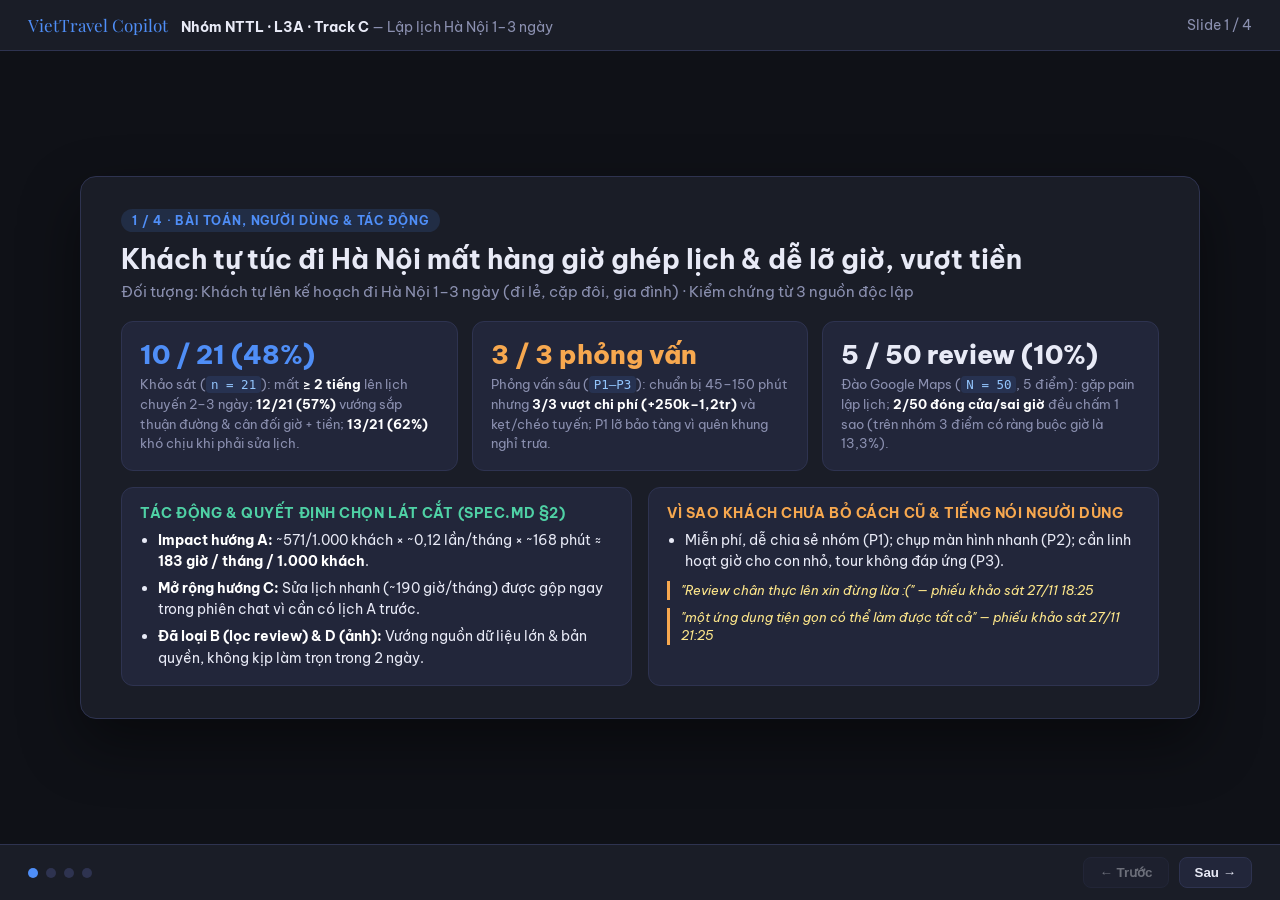
==== slides/demo-slides.html @ 631b14b5 "Complete CP4 deliverables: merge ngoc/buivanlam, slides, reflection, spec §9, tests" ====
<!DOCTYPE html>
<html lang="vi">
<head>
  <meta charset="UTF-8" />
  <meta name="viewport" content="width=device-width, initial-scale=1.0" />
  <title>VietTravel Copilot — Nhóm NTTL (CP4)</title>
  <style>
    @import url('https://fonts.googleapis.com/css2?family=Be+Vietnam+Pro:wght@400;500;600;700;800&family=Playfair+Display:wght@700&display=swap');

    :root {
      --bg: #0f1117;
      --surface: #1a1d27;
      --surface2: #22263a;
      --border: #2e3350;
      --accent: #4f8ef7;
      --accent2: #f7a84f;
      --text: #e8eaf6;
      --text2: #8b90b0;
      --green: #4fd1a5;
      --red: #f76f6f;
      --radius: 12px;
    }

    * { box-sizing: border-box; margin: 0; padding: 0; }
    body {
      font-family: 'Be Vietnam Pro', system-ui, -apple-system, "Segoe UI", Roboto, sans-serif;
      background: var(--bg);
      color: var(--text);
      min-height: 100vh;
      display: flex;
      flex-direction: column;
    }

    header {
      display: flex;
      justify-content: space-between;
      align-items: center;
      padding: 14px 28px;
      border-bottom: 1px solid var(--border);
      background: var(--surface);
      font-size: 13.5px;
      color: var(--text2);
    }
    .brand {
      font-family: 'Playfair Display', Georgia, serif;
      font-size: 17px;
      color: var(--accent);
      margin-right: 10px;
    }
    header strong { color: var(--text); }

    main {
      flex: 1;
      display: flex;
      align-items: center;
      justify-content: center;
      padding: 22px;
    }

    .slide {
      display: none;
      width: 100%;
      max-width: 1120px;
      background: var(--surface);
      border: 1px solid var(--border);
      border-radius: 16px;
      padding: 32px 40px;
      box-shadow: 0 24px 60px rgba(0, 0, 0, 0.45);
    }
    .slide.active { display: block; }

    .tag {
      display: inline-block;
      font-size: 11.5px;
      font-weight: 700;
      letter-spacing: 0.08em;
      text-transform: uppercase;
      color: var(--accent);
      background: rgba(79, 142, 247, 0.14);
      padding: 4px 11px;
      border-radius: 999px;
      margin-bottom: 10px;
    }
    h1 { font-size: 27px; line-height: 1.28; margin-bottom: 6px; font-weight: 700; }
    .subtitle { color: var(--text2); font-size: 14.5px; margin-bottom: 20px; }

    .grid-2 { display: grid; grid-template-columns: repeat(2, minmax(0, 1fr)); gap: 16px; }
    .grid-3 { display: grid; grid-template-columns: repeat(3, minmax(0, 1fr)); gap: 14px; }
    .card {
      background: var(--surface2);
      border: 1px solid var(--border);
      border-radius: var(--radius);
      padding: 16px 18px;
    }
    .card h3 {
      font-size: 14px;
      font-weight: 700;
      color: var(--accent);
      margin-bottom: 8px;
      text-transform: uppercase;
      letter-spacing: 0.04em;
    }
    .card h3.amber { color: var(--accent2); }
    .card h3.green { color: var(--green); }

    .stat { font-size: 26px; font-weight: 800; color: var(--text); margin-bottom: 4px; }
    .stat.green { color: var(--green); }
    .stat.amber { color: var(--accent2); }
    .stat.blue { color: var(--accent); }
    .small { font-size: 13px; color: var(--text2); line-height: 1.5; }

    ul { padding-left: 18px; line-height: 1.6; font-size: 13.5px; color: var(--text); }
    li + li { margin-top: 5px; }
    strong { color: #fff; }
    code {
      background: rgba(79, 142, 247, 0.12);
      color: #93c5fd;
      padding: 1px 5px;
      border-radius: 4px;
      font-size: 12.5px;
    }

    .badge-row { display: flex; flex-wrap: wrap; gap: 8px; margin-bottom: 16px; }
    .pill {
      background: var(--surface2);
      border: 1px solid var(--border);
      border-radius: 8px;
      padding: 6px 11px;
      font-size: 12.5px;
      color: var(--text);
    }
    .pill.hi { border-color: var(--accent); color: var(--accent); font-weight: 600; }

    table { width: 100%; border-collapse: collapse; font-size: 13px; margin-top: 6px; }
    th, td { text-align: left; padding: 8px 10px; border-bottom: 1px solid var(--border); }
    th { color: var(--text2); font-weight: 600; font-size: 12px; text-transform: uppercase; }

    .quote {
      border-left: 3px solid var(--accent2);
      padding-left: 11px;
      font-style: italic;
      color: #fde68a;
      font-size: 13px;
      margin-top: 8px;
      line-height: 1.45;
    }

    footer {
      display: flex;
      justify-content: space-between;
      align-items: center;
      padding: 12px 28px;
      border-top: 1px solid var(--border);
      background: var(--surface);
      font-size: 13.5px;
    }
    .controls { display: flex; gap: 10px; align-items: center; }
    button {
      background: var(--surface2);
      color: var(--text);
      border: 1px solid var(--border);
      padding: 7px 15px;
      border-radius: 8px;
      cursor: pointer;
      font-weight: 600;
    }
    button:hover { border-color: var(--accent); }
    button:disabled { opacity: 0.4; cursor: not-allowed; }
    .dots { display: flex; gap: 8px; }
    .dot {
      width: 10px; height: 10px; border-radius: 50%;
      background: var(--border); cursor: pointer;
    }
    .dot.active { background: var(--accent); }

    @media (max-width: 820px) {
      .grid-2, .grid-3 { grid-template-columns: 1fr; }
      .slide { padding: 22px 18px; }
    }
    @media print {
      body { background: #fff; color: #111; }
      header, footer { display: none; }
      .slide { display: block !important; page-break-after: always; box-shadow: none; border: 1px solid #ccc; margin-bottom: 18px; background: #fff; color: #111; }
      .card { background: #f8fafc; border-color: #cbd5e1; }
      .small, th { color: #475569; }
      strong { color: #000; }
    }
  </style>
</head>
<body>
  <header>
    <div><span class="brand">VietTravel Copilot</span> <strong>Nhóm NTTL · L3A · Track C</strong> — Lập lịch Hà Nội 1–3 ngày</div>
    <div id="counter">Slide 1 / 4</div>
  </header>

  <main>
    <!-- SLIDE 1: NGƯỜI DÙNG, PAIN & TÁC ĐỘNG -->
    <section class="slide active" data-title="Người dùng, Pain & Impact">
      <span class="tag">1 / 4 · Bài toán, Người dùng &amp; Tác động</span>
      <h1>Khách tự túc đi Hà Nội mất hàng giờ ghép lịch &amp; dễ lỡ giờ, vượt tiền</h1>
      <p class="subtitle">Đối tượng: Khách tự lên kế hoạch đi Hà Nội 1–3 ngày (đi lẻ, cặp đôi, gia đình) · Kiểm chứng từ 3 nguồn độc lập</p>

      <div class="grid-3">
        <div class="card">
          <div class="stat blue">10 / 21 (48%)</div>
          <div class="small">Khảo sát (<code>n = 21</code>): mất <strong>≥ 2 tiếng</strong> lên lịch chuyến 2–3 ngày; <strong>12/21 (57%)</strong> vướng sắp thuận đường &amp; cân đối giờ + tiền; <strong>13/21 (62%)</strong> khó chịu khi phải sửa lịch.</div>
        </div>
        <div class="card">
          <div class="stat amber">3 / 3 phỏng vấn</div>
          <div class="small">Phỏng vấn sâu (<code>P1–P3</code>): chuẩn bị 45–150 phút nhưng <strong>3/3 vượt chi phí (+250k–1,2tr)</strong> và kẹt/chéo tuyến; P1 lỡ bảo tàng vì quên khung nghỉ trưa.</div>
        </div>
        <div class="card">
          <div class="stat">5 / 50 review (10%)</div>
          <div class="small">Đào Google Maps (<code>N = 50</code>, 5 điểm): gặp pain lập lịch; <strong>2/50 đóng cửa/sai giờ</strong> đều chấm 1 sao (trên nhóm 3 điểm có ràng buộc giờ là 13,3%).</div>
        </div>
      </div>

      <div class="grid-2" style="margin-top:16px;">
        <div class="card">
          <h3 class="green">Tác động &amp; Quyết định chọn lát cắt (spec.md §2)</h3>
          <ul>
            <li><strong>Impact hướng A:</strong> ~571/1.000 khách × ~0,12 lần/tháng × ~168 phút ≈ <strong>183 giờ / tháng / 1.000 khách</strong>.</li>
            <li><strong>Mở rộng hướng C:</strong> Sửa lịch nhanh (~190 giờ/tháng) được gộp ngay trong phiên chat vì cần có lịch A trước.</li>
            <li><strong>Đã loại B (lọc review) &amp; D (ảnh):</strong> Vướng nguồn dữ liệu lớn &amp; bản quyền, không kịp làm trọn trong 2 ngày.</li>
          </ul>
        </div>
        <div class="card">
          <h3 class="amber">Vì sao khách chưa bỏ cách cũ &amp; Tiếng nói người dùng</h3>
          <ul>
            <li>Miễn phí, dễ chia sẻ nhóm (P1); chụp màn hình nhanh (P2); cần linh hoạt giờ cho con nhỏ, tour không đáp ứng (P3).</li>
          </ul>
          <div class="quote">"Review chân thực lên xin đừng lừa :(" — phiếu khảo sát 27/11 18:25</div>
          <div class="quote">"một ứng dụng tiện gọn có thể làm được tất cả" — phiếu khảo sát 27/11 21:25</div>
        </div>
      </div>
    </section>

    <!-- SLIDE 2: SẢN PHẨM, TRẢI NGHIỆM & THIẾT KẾ -->
    <section class="slide" data-title="Sản phẩm & Trải nghiệm">
      <span class="tag">2 / 4 · Sản phẩm, Trải nghiệm người dùng &amp; An toàn</span>
      <h1>Từ nền tảng du lịch sẵn có đến lát cắt AI làm trọn trong Hackathon</h1>
      <p class="subtitle">1 người dùng · 1 việc · 1 quyết định AI · 1 kết quả — Khách tự kiểm soát &amp; duyệt lịch, không tự ý đặt/thanh toán</p>

      <div class="badge-row">
        <span class="pill">Nền tảng gốc (React + FastAPI + PostgreSQL): Khám phá bản đồ · Kéo-thả Plan · Tối ưu lộ trình TSP · Review cộng đồng</span>
        <span class="pill hi">Lát cắt Hackathon: Nhập 1 câu → Lập &amp; Sửa lịch Hà Nội 1–3 ngày an toàn</span>
      </div>

      <div class="grid-2">
        <div class="card">
          <h3>Trải nghiệm người dùng (CLI &amp; Web UI)</h3>
          <ul>
            <li><strong>Nhập tự nhiên:</strong> Nêu số ngày (1–3), thứ, sở thích, ngân sách → AI chọn &amp; chia điểm từ danh mục 24 điểm Hà Nội (<code>HN01–HN24</code>).</li>
            <li><strong>Sửa linh hoạt tại chỗ:</strong> Nhắn sửa trong phiên chat (bỏ/thêm điểm, trời mưa, đổi ngân sách) hoặc <strong>kéo-thả trên Web UI</strong> (chọn điểm xuất phát/GPS, gợi ý điểm gần nhất) — hệ thống tự tính lại giờ &amp; tiền.</li>
            <li><strong>Minh bạch (G1/G11):</strong> Giải thích "Vì sao chọn", ghi rõ điểm bị bỏ (đóng cửa/vượt tiền) và nguồn dữ liệu tham khảo 11/2026.</li>
          </ul>
        </div>
        <div class="card">
          <h3 class="amber">Chốt chặn rủi ro &amp; Phân định AI — Người</h3>
          <ul>
            <li><strong>Không bịa giờ/giá:</strong> AI chỉ trả mã điểm; toàn bộ giờ mở cửa, ngày đóng, thời lượng, tiền vé/di chuyển do <code>tools.py</code> kiểm 100%.</li>
            <li><strong>Thu hẹp phạm vi (G10):</strong> Thiếu thông tin → hỏi lại 1 câu; ngoài Hà Nội, &gt;3 ngày, nhờ đặt vé/thanh toán hoặc prompt injection → từ chối ngay.</li>
            <li><strong>Chỗ người duyệt:</strong> Khách tự quyết định lưu và tự đặt vé/khách sạn — không có công cụ tác động ra ngoài.</li>
          </ul>
        </div>
      </div>
    </section>

    <!-- SLIDE 3: ĐÁNH GIÁ THỰC CHỨNG & ĐỐI THỦ -->
    <section class="slide" data-title="Đánh giá & Đối thủ">
      <span class="tag">3 / 4 · Kiểm chứng thực chứng &amp; Chất lượng</span>
      <h1>Tăng từ 24/30 (80%) lên 28/30 (93%) ở Lượt 2 · Vượt trội Chatbot chung</h1>
      <p class="subtitle">Đối chiếu Chatbot chung (5 câu) · Bộ câu thử <code>eval/benchmark.csv</code> 30 câu (<code>gpt-5-mini</code>, <code>run-1</code> → <code>run-2</code>)</p>

      <div class="grid-3">
        <div class="card">
          <div class="stat amber">2 / 4 lịch sai</div>
          <div class="small"><strong>Chatbot chung</strong> (<code>gpt-5-mini</code> hỏi thẳng): xếp Lăng Bác vào Thứ 6, phở Bát Đàn buổi chiều (đóng cửa), 2/4 sai giá vé.</div>
        </div>
        <div class="card">
          <div class="stat green">80% → 93% (28/30)</div>
          <div class="small"><strong>Lượt 1 → Lượt 2 (<code>run-2@20261128-110858</code>):</strong> <code>thuong</code> <strong>12/12</strong> · <code>kho</code> <strong>11/13</strong> · <code>tu_choi</code> <strong>5/5 (100%)</strong>.</div>
        </div>
        <div class="card">
          <div class="stat green">0 vi phạm</div>
          <div class="small"><strong>Điều kiện cứng:</strong> 0 lịch sai giờ/ngày đóng/chồng giờ/ngoài danh mục · 0 lịch vượt ngân sách · 0 lỗi kỹ thuật.</div>
        </div>
      </div>

      <div class="card" style="margin-top:16px;">
        <h3>Cải tiến từ Lượt 1 → Lượt 2 &amp; 2 câu còn trượt (eval/report.md)</h3>
        <table>
          <thead>
            <tr><th>Nhóm lỗi</th><th>Lượt 1 → Lượt 2</th><th>Kết quả &amp; Phần còn lại</th></tr>
          </thead>
          <tbody>
            <tr><td><strong>Đọc sai yêu cầu (code)</strong></td><td>2 → <strong>0</strong> (B24, B28)</td><td>Đã vá <code>parse_request</code> (số người bằng chữ, thứ + khung giờ = 1 ngày) → <strong>B24, B28 đều đạt</strong>.</td></tr>
            <tr><td><strong>Chọn / xếp điểm</strong></td><td>2 → <strong>0</strong> (B08, B21)</td><td>Cả B08 và B21 đều đạt ở <code>run-2-cp4.csv</code>.</td></tr>
            <tr><td><strong>Chưa nói rõ lý do</strong></td><td>2 → <strong>2</strong> (B14, B29)</td><td>Còn trượt: B14 (ngân sách 100k lịch trống) &amp; B29 (chỗ đỗ ô tô/cấm đường chưa báo rõ).</td></tr>
          </tbody>
        </table>
      </div>
    </section>

    <!-- SLIDE 4: CHI PHÍ, KINH DOANH & LỘ TRÌNH -->
    <section class="slide" data-title="Chi phí & Lộ trình">
      <span class="tag">4 / 4 · Chi phí vận hành, Tính khả thi &amp; Lộ trình</span>
      <h1>~51–55 ₫ / lịch thành công — Khả thi kinh tế rõ ràng ở quy mô Pilot</h1>
      <p class="subtitle">Mô phỏng 50 phiên từ 3 persona thật (<code>cost/personas.yaml</code> → <code>cost/simulate-1.csv</code>, seed 42)</p>

      <div class="card">
        <table>
          <thead>
            <tr>
              <th>Model (giá $/1M token vào · ra)</th>
              <th>Chi phí / task thành công</th>
              <th>Thấp (200 người/tháng)</th>
              <th>Cơ sở (500 người/tháng)</th>
              <th>Cao (1.500 người/tháng)</th>
              <th>/ người / tháng (cơ sở)</th>
            </tr>
          </thead>
          <tbody>
            <tr>
              <td><code>gemini-3.1-flash-lite</code> ($0.25 · $1.50)</td>
              <td><strong>$0.0020 (≈ 51 ₫)</strong></td>
              <td>12.976 ₫</td>
              <td><strong>32.439 ₫</strong></td>
              <td>97.317 ₫</td>
              <td><strong>≈ 65 ₫</strong></td>
            </tr>
            <tr>
              <td><code>gpt-5-mini</code> ($0.25 · $2.00)</td>
              <td><strong>$0.0022 (≈ 55 ₫)</strong></td>
              <td>14.170 ₫</td>
              <td><strong>35.424 ₫</strong></td>
              <td>106.272 ₫</td>
              <td><strong>≈ 71 ₫</strong></td>
            </tr>
            <tr>
              <td><code>gpt-5</code> ($1.25 · $10.00)</td>
              <td>$0.0109 (≈ 276 ₫)</td>
              <td>70.848 ₫</td>
              <td>177.120 ₫</td>
              <td>531.359 ₫</td>
              <td>≈ 354 ₫</td>
            </tr>
          </tbody>
        </table>
      </div>

      <div class="grid-2" style="margin-top:16px;">
        <div class="card">
          <h3 class="green">Quyết định: GO (Tiếp tục triển khai)</h3>
          <ul>
            <li>Chi phí <strong>~65–71 ₫/người/tháng</strong> đổi lấy ~17 phút tiết kiệm/người/tháng (~183 giờ/1.000 khách), rẻ hơn <strong>5,4×</strong> so với <code>gpt-5</code>.</li>
            <li>Hạ tầng nhẹ, dữ liệu tĩnh JSON giúp chi phí vận hành ngoài model gần như bằng 0 ở giai đoạn pilot 500 người.</li>
          </ul>
        </div>
        <div class="card">
          <h3>Lộ trình mở rộng &amp; 1 tuần tới</h3>
          <ul>
            <li><strong>Ngắn hạn:</strong> Chạy <code>run-2</code> sau vá <code>parse_request</code>, gom cụm quận trong <code>sap_xep_lo_trinh</code> (lỗi B08), thử nghiệm 3–5 người dùng thật (<code>validation/log.md</code>).</li>
            <li><strong>Tích hợp nền tảng đầy đủ:</strong> Nối vào React + FastAPI + PostgreSQL sẵn có cùng TSP (2-opt), bổ sung ảnh thực tế (Unsplash/Wikimedia) &amp; AI tóm tắt review.</li>
          </ul>
        </div>
      </div>
    </section>
  </main>

  <footer>
    <div class="dots" id="dots"></div>
    <div class="controls">
      <button id="prev">← Trước</button>
      <button id="next">Sau →</button>
    </div>
  </footer>

  <script>
    const slides = Array.from(document.querySelectorAll('.slide'));
    const dotsEl = document.getElementById('dots');
    const counterEl = document.getElementById('counter');
    const prevBtn = document.getElementById('prev');
    const nextBtn = document.getElementById('next');
    let idx = 0;

    slides.forEach((_, i) => {
      const d = document.createElement('div');
      d.className = 'dot' + (i === 0 ? ' active' : '');
      d.addEventListener('click', () => show(i));
      dotsEl.appendChild(d);
    });

    function show(n) {
      idx = Math.max(0, Math.min(slides.length - 1, n));
      slides.forEach((s, i) => s.classList.toggle('active', i === idx));
      Array.from(dotsEl.children).forEach((d, i) => d.classList.toggle('active', i === idx));
      counterEl.textContent = `Slide ${idx + 1} / ${slides.length}`;
      prevBtn.disabled = idx === 0;
      nextBtn.disabled = idx === slides.length - 1;
    }

    prevBtn.addEventListener('click', () => show(idx - 1));
    nextBtn.addEventListener('click', () => show(idx + 1));
    document.addEventListener('keydown', (e) => {
      if (e.key === 'ArrowRight' || e.key === ' ') show(idx + 1);
      if (e.key === 'ArrowLeft') show(idx - 1);
    });
    show(0);
  </script>
</body>
</html>
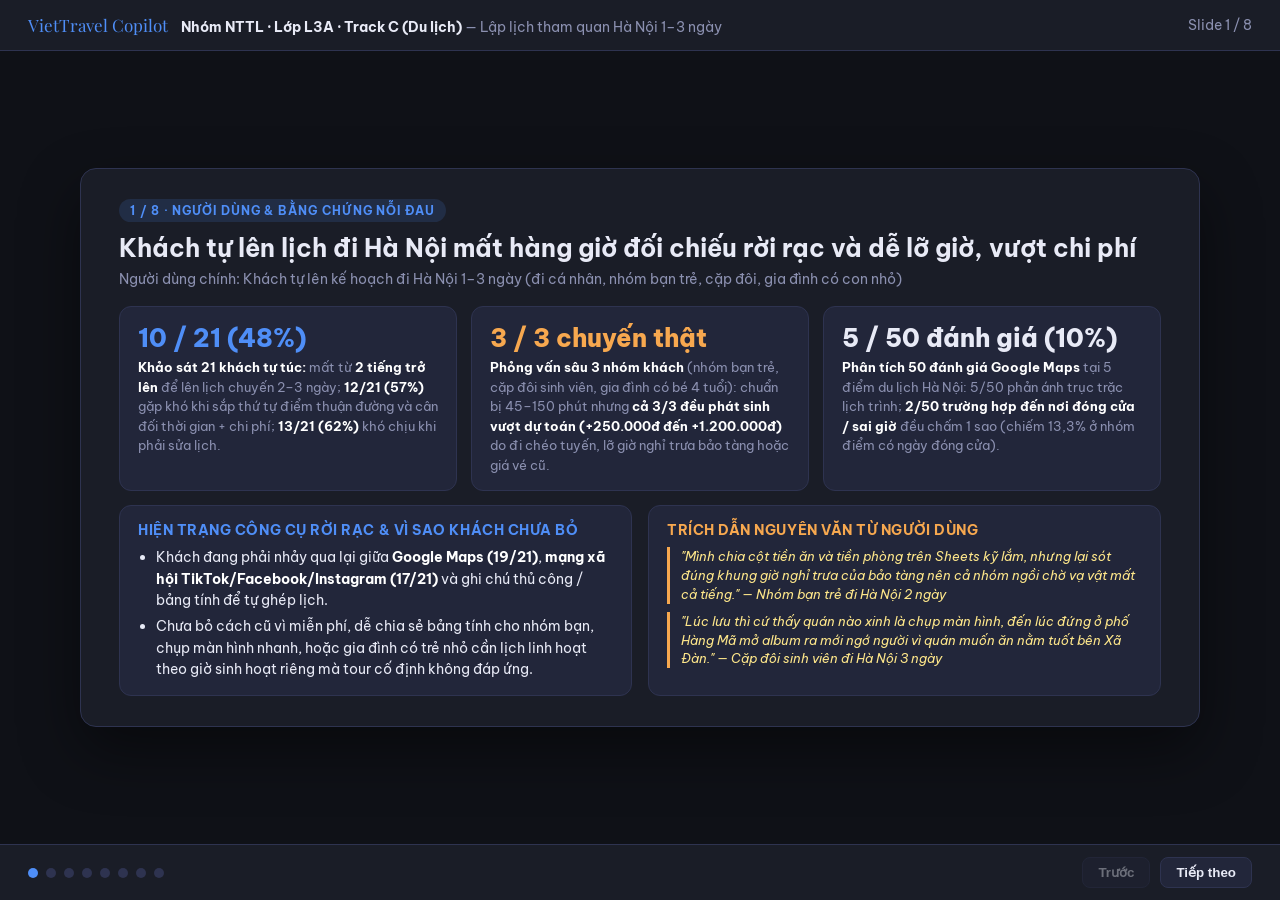
==== commit 49e47db0: "sửa slide" ====
--- a/slides/demo-slides.html
+++ b/slides/demo-slides.html
@@ -64,7 +64,7 @@
       background: var(--surface);
       border: 1px solid var(--border);
       border-radius: 16px;
-      padding: 32px 40px;
+      padding: 30px 38px;
       box-shadow: 0 24px 60px rgba(0, 0, 0, 0.45);
     }
     .slide.active { display: block; }
@@ -81,8 +81,8 @@
       border-radius: 999px;
       margin-bottom: 10px;
     }
-    h1 { font-size: 27px; line-height: 1.28; margin-bottom: 6px; font-weight: 700; }
-    .subtitle { color: var(--text2); font-size: 14.5px; margin-bottom: 20px; }
+    h1 { font-size: 25px; line-height: 1.3; margin-bottom: 6px; font-weight: 700; }
+    .subtitle { color: var(--text2); font-size: 14px; margin-bottom: 18px; }
 
     .grid-2 { display: grid; grid-template-columns: repeat(2, minmax(0, 1fr)); gap: 16px; }
     .grid-3 { display: grid; grid-template-columns: repeat(3, minmax(0, 1fr)); gap: 14px; }
@@ -90,10 +90,10 @@
       background: var(--surface2);
       border: 1px solid var(--border);
       border-radius: var(--radius);
-      padding: 16px 18px;
+      padding: 15px 18px;
     }
     .card h3 {
-      font-size: 14px;
+      font-size: 13.5px;
       font-weight: 700;
       color: var(--accent);
       margin-bottom: 8px;
@@ -102,14 +102,15 @@
     }
     .card h3.amber { color: var(--accent2); }
     .card h3.green { color: var(--green); }
-
-    .stat { font-size: 26px; font-weight: 800; color: var(--text); margin-bottom: 4px; }
+    .card h3.red { color: var(--red); }
+
+    .stat { font-size: 25px; font-weight: 800; color: var(--text); margin-bottom: 4px; }
     .stat.green { color: var(--green); }
     .stat.amber { color: var(--accent2); }
     .stat.blue { color: var(--accent); }
     .small { font-size: 13px; color: var(--text2); line-height: 1.5; }
 
-    ul { padding-left: 18px; line-height: 1.6; font-size: 13.5px; color: var(--text); }
+    ul { padding-left: 18px; line-height: 1.58; font-size: 13.5px; color: var(--text); }
     li + li { margin-top: 5px; }
     strong { color: #fff; }
     code {
@@ -120,7 +121,7 @@
       font-size: 12.5px;
     }
 
-    .badge-row { display: flex; flex-wrap: wrap; gap: 8px; margin-bottom: 16px; }
+    .badge-row { display: flex; flex-wrap: wrap; gap: 8px; margin-bottom: 14px; }
     .pill {
       background: var(--surface2);
       border: 1px solid var(--border);
@@ -132,7 +133,7 @@
     .pill.hi { border-color: var(--accent); color: var(--accent); font-weight: 600; }
 
     table { width: 100%; border-collapse: collapse; font-size: 13px; margin-top: 6px; }
-    th, td { text-align: left; padding: 8px 10px; border-bottom: 1px solid var(--border); }
+    th, td { text-align: left; padding: 8px 10px; border-bottom: 1px solid var(--border); vertical-align: top; }
     th { color: var(--text2); font-weight: 600; font-size: 12px; text-transform: uppercase; }
 
     .quote {
@@ -189,181 +190,365 @@
 </head>
 <body>
   <header>
-    <div><span class="brand">VietTravel Copilot</span> <strong>Nhóm NTTL · L3A · Track C</strong> — Lập lịch Hà Nội 1–3 ngày</div>
-    <div id="counter">Slide 1 / 4</div>
+    <div><span class="brand">VietTravel Copilot</span> <strong>Nhóm NTTL · Lớp L3A · Track C (Du lịch)</strong> — Lập lịch tham quan Hà Nội 1–3 ngày</div>
+    <div id="counter">Slide 1 / 8</div>
   </header>
 
   <main>
-    <!-- SLIDE 1: NGƯỜI DÙNG, PAIN & TÁC ĐỘNG -->
-    <section class="slide active" data-title="Người dùng, Pain & Impact">
-      <span class="tag">1 / 4 · Bài toán, Người dùng &amp; Tác động</span>
-      <h1>Khách tự túc đi Hà Nội mất hàng giờ ghép lịch &amp; dễ lỡ giờ, vượt tiền</h1>
-      <p class="subtitle">Đối tượng: Khách tự lên kế hoạch đi Hà Nội 1–3 ngày (đi lẻ, cặp đôi, gia đình) · Kiểm chứng từ 3 nguồn độc lập</p>
+    <!-- SLIDE 1: NGƯỜI DÙNG & NỖI ĐAU THỰC TẾ -->
+    <section class="slide active" data-title="Người dùng và nỗi đau thực tế">
+      <span class="tag">1 / 8 · Người dùng &amp; Bằng chứng nỗi đau</span>
+      <h1>Khách tự lên lịch đi Hà Nội mất hàng giờ đối chiếu rời rạc và dễ lỡ giờ, vượt chi phí</h1>
+      <p class="subtitle">Người dùng chính: Khách tự lên kế hoạch đi Hà Nội 1–3 ngày (đi cá nhân, nhóm bạn trẻ, cặp đôi, gia đình có con nhỏ)</p>
 
       <div class="grid-3">
         <div class="card">
           <div class="stat blue">10 / 21 (48%)</div>
-          <div class="small">Khảo sát (<code>n = 21</code>): mất <strong>≥ 2 tiếng</strong> lên lịch chuyến 2–3 ngày; <strong>12/21 (57%)</strong> vướng sắp thuận đường &amp; cân đối giờ + tiền; <strong>13/21 (62%)</strong> khó chịu khi phải sửa lịch.</div>
-        </div>
-        <div class="card">
-          <div class="stat amber">3 / 3 phỏng vấn</div>
-          <div class="small">Phỏng vấn sâu (<code>P1–P3</code>): chuẩn bị 45–150 phút nhưng <strong>3/3 vượt chi phí (+250k–1,2tr)</strong> và kẹt/chéo tuyến; P1 lỡ bảo tàng vì quên khung nghỉ trưa.</div>
-        </div>
-        <div class="card">
-          <div class="stat">5 / 50 review (10%)</div>
-          <div class="small">Đào Google Maps (<code>N = 50</code>, 5 điểm): gặp pain lập lịch; <strong>2/50 đóng cửa/sai giờ</strong> đều chấm 1 sao (trên nhóm 3 điểm có ràng buộc giờ là 13,3%).</div>
-        </div>
-      </div>
-
-      <div class="grid-2" style="margin-top:16px;">
-        <div class="card">
-          <h3 class="green">Tác động &amp; Quyết định chọn lát cắt (spec.md §2)</h3>
+          <div class="small"><strong>Khảo sát 21 khách tự túc:</strong> mất từ <strong>2 tiếng trở lên</strong> để lên lịch chuyến 2–3 ngày; <strong>12/21 (57%)</strong> gặp khó khi sắp thứ tự điểm thuận đường và cân đối thời gian + chi phí; <strong>13/21 (62%)</strong> khó chịu khi phải sửa lịch.</div>
+        </div>
+        <div class="card">
+          <div class="stat amber">3 / 3 chuyến thật</div>
+          <div class="small"><strong>Phỏng vấn sâu 3 nhóm khách</strong> (nhóm bạn trẻ, cặp đôi sinh viên, gia đình có bé 4 tuổi): chuẩn bị 45–150 phút nhưng <strong>cả 3/3 đều phát sinh vượt dự toán (+250.000đ đến +1.200.000đ)</strong> do đi chéo tuyến, lỡ giờ nghỉ trưa bảo tàng hoặc giá vé cũ.</div>
+        </div>
+        <div class="card">
+          <div class="stat">5 / 50 đánh giá (10%)</div>
+          <div class="small"><strong>Phân tích 50 đánh giá Google Maps</strong> tại 5 điểm du lịch Hà Nội: 5/50 phản ánh trục trặc lịch trình; <strong>2/50 trường hợp đến nơi đóng cửa / sai giờ</strong> đều chấm 1 sao (chiếm 13,3% ở nhóm điểm có ngày đóng cửa).</div>
+        </div>
+      </div>
+
+      <div class="grid-2" style="margin-top:14px;">
+        <div class="card">
+          <h3>Hiện trạng công cụ rời rạc &amp; Vì sao khách chưa bỏ</h3>
           <ul>
-            <li><strong>Impact hướng A:</strong> ~571/1.000 khách × ~0,12 lần/tháng × ~168 phút ≈ <strong>183 giờ / tháng / 1.000 khách</strong>.</li>
-            <li><strong>Mở rộng hướng C:</strong> Sửa lịch nhanh (~190 giờ/tháng) được gộp ngay trong phiên chat vì cần có lịch A trước.</li>
-            <li><strong>Đã loại B (lọc review) &amp; D (ảnh):</strong> Vướng nguồn dữ liệu lớn &amp; bản quyền, không kịp làm trọn trong 2 ngày.</li>
+            <li>Khách đang phải nhảy qua lại giữa <strong>Google Maps (19/21)</strong>, <strong>mạng xã hội TikTok/Facebook/Instagram (17/21)</strong> và ghi chú thủ công / bảng tính để tự ghép lịch.</li>
+            <li>Chưa bỏ cách cũ vì miễn phí, dễ chia sẻ bảng tính cho nhóm bạn, chụp màn hình nhanh, hoặc gia đình có trẻ nhỏ cần lịch linh hoạt theo giờ sinh hoạt riêng mà tour cố định không đáp ứng.</li>
           </ul>
         </div>
         <div class="card">
-          <h3 class="amber">Vì sao khách chưa bỏ cách cũ &amp; Tiếng nói người dùng</h3>
-          <ul>
-            <li>Miễn phí, dễ chia sẻ nhóm (P1); chụp màn hình nhanh (P2); cần linh hoạt giờ cho con nhỏ, tour không đáp ứng (P3).</li>
-          </ul>
-          <div class="quote">"Review chân thực lên xin đừng lừa :(" — phiếu khảo sát 27/11 18:25</div>
-          <div class="quote">"một ứng dụng tiện gọn có thể làm được tất cả" — phiếu khảo sát 27/11 21:25</div>
-        </div>
-      </div>
-    </section>
-
-    <!-- SLIDE 2: SẢN PHẨM, TRẢI NGHIỆM & THIẾT KẾ -->
-    <section class="slide" data-title="Sản phẩm & Trải nghiệm">
-      <span class="tag">2 / 4 · Sản phẩm, Trải nghiệm người dùng &amp; An toàn</span>
-      <h1>Từ nền tảng du lịch sẵn có đến lát cắt AI làm trọn trong Hackathon</h1>
-      <p class="subtitle">1 người dùng · 1 việc · 1 quyết định AI · 1 kết quả — Khách tự kiểm soát &amp; duyệt lịch, không tự ý đặt/thanh toán</p>
-
-      <div class="badge-row">
-        <span class="pill">Nền tảng gốc (React + FastAPI + PostgreSQL): Khám phá bản đồ · Kéo-thả Plan · Tối ưu lộ trình TSP · Review cộng đồng</span>
-        <span class="pill hi">Lát cắt Hackathon: Nhập 1 câu → Lập &amp; Sửa lịch Hà Nội 1–3 ngày an toàn</span>
-      </div>
-
-      <div class="grid-2">
-        <div class="card">
-          <h3>Trải nghiệm người dùng (CLI &amp; Web UI)</h3>
-          <ul>
-            <li><strong>Nhập tự nhiên:</strong> Nêu số ngày (1–3), thứ, sở thích, ngân sách → AI chọn &amp; chia điểm từ danh mục 24 điểm Hà Nội (<code>HN01–HN24</code>).</li>
-            <li><strong>Sửa linh hoạt tại chỗ:</strong> Nhắn sửa trong phiên chat (bỏ/thêm điểm, trời mưa, đổi ngân sách) hoặc <strong>kéo-thả trên Web UI</strong> (chọn điểm xuất phát/GPS, gợi ý điểm gần nhất) — hệ thống tự tính lại giờ &amp; tiền.</li>
-            <li><strong>Minh bạch (G1/G11):</strong> Giải thích "Vì sao chọn", ghi rõ điểm bị bỏ (đóng cửa/vượt tiền) và nguồn dữ liệu tham khảo 11/2026.</li>
-          </ul>
-        </div>
-        <div class="card">
-          <h3 class="amber">Chốt chặn rủi ro &amp; Phân định AI — Người</h3>
-          <ul>
-            <li><strong>Không bịa giờ/giá:</strong> AI chỉ trả mã điểm; toàn bộ giờ mở cửa, ngày đóng, thời lượng, tiền vé/di chuyển do <code>tools.py</code> kiểm 100%.</li>
-            <li><strong>Thu hẹp phạm vi (G10):</strong> Thiếu thông tin → hỏi lại 1 câu; ngoài Hà Nội, &gt;3 ngày, nhờ đặt vé/thanh toán hoặc prompt injection → từ chối ngay.</li>
-            <li><strong>Chỗ người duyệt:</strong> Khách tự quyết định lưu và tự đặt vé/khách sạn — không có công cụ tác động ra ngoài.</li>
-          </ul>
-        </div>
-      </div>
-    </section>
-
-    <!-- SLIDE 3: ĐÁNH GIÁ THỰC CHỨNG & ĐỐI THỦ -->
-    <section class="slide" data-title="Đánh giá & Đối thủ">
-      <span class="tag">3 / 4 · Kiểm chứng thực chứng &amp; Chất lượng</span>
-      <h1>Tăng từ 24/30 (80%) lên 28/30 (93%) ở Lượt 2 · Vượt trội Chatbot chung</h1>
-      <p class="subtitle">Đối chiếu Chatbot chung (5 câu) · Bộ câu thử <code>eval/benchmark.csv</code> 30 câu (<code>gpt-5-mini</code>, <code>run-1</code> → <code>run-2</code>)</p>
-
-      <div class="grid-3">
-        <div class="card">
-          <div class="stat amber">2 / 4 lịch sai</div>
-          <div class="small"><strong>Chatbot chung</strong> (<code>gpt-5-mini</code> hỏi thẳng): xếp Lăng Bác vào Thứ 6, phở Bát Đàn buổi chiều (đóng cửa), 2/4 sai giá vé.</div>
-        </div>
-        <div class="card">
-          <div class="stat green">80% → 93% (28/30)</div>
-          <div class="small"><strong>Lượt 1 → Lượt 2 (<code>run-2@20261128-110858</code>):</strong> <code>thuong</code> <strong>12/12</strong> · <code>kho</code> <strong>11/13</strong> · <code>tu_choi</code> <strong>5/5 (100%)</strong>.</div>
-        </div>
-        <div class="card">
-          <div class="stat green">0 vi phạm</div>
-          <div class="small"><strong>Điều kiện cứng:</strong> 0 lịch sai giờ/ngày đóng/chồng giờ/ngoài danh mục · 0 lịch vượt ngân sách · 0 lỗi kỹ thuật.</div>
-        </div>
-      </div>
-
-      <div class="card" style="margin-top:16px;">
-        <h3>Cải tiến từ Lượt 1 → Lượt 2 &amp; 2 câu còn trượt (eval/report.md)</h3>
-        <table>
-          <thead>
-            <tr><th>Nhóm lỗi</th><th>Lượt 1 → Lượt 2</th><th>Kết quả &amp; Phần còn lại</th></tr>
-          </thead>
-          <tbody>
-            <tr><td><strong>Đọc sai yêu cầu (code)</strong></td><td>2 → <strong>0</strong> (B24, B28)</td><td>Đã vá <code>parse_request</code> (số người bằng chữ, thứ + khung giờ = 1 ngày) → <strong>B24, B28 đều đạt</strong>.</td></tr>
-            <tr><td><strong>Chọn / xếp điểm</strong></td><td>2 → <strong>0</strong> (B08, B21)</td><td>Cả B08 và B21 đều đạt ở <code>run-2-cp4.csv</code>.</td></tr>
-            <tr><td><strong>Chưa nói rõ lý do</strong></td><td>2 → <strong>2</strong> (B14, B29)</td><td>Còn trượt: B14 (ngân sách 100k lịch trống) &amp; B29 (chỗ đỗ ô tô/cấm đường chưa báo rõ).</td></tr>
-          </tbody>
-        </table>
-      </div>
-    </section>
-
-    <!-- SLIDE 4: CHI PHÍ, KINH DOANH & LỘ TRÌNH -->
-    <section class="slide" data-title="Chi phí & Lộ trình">
-      <span class="tag">4 / 4 · Chi phí vận hành, Tính khả thi &amp; Lộ trình</span>
-      <h1>~51–55 ₫ / lịch thành công — Khả thi kinh tế rõ ràng ở quy mô Pilot</h1>
-      <p class="subtitle">Mô phỏng 50 phiên từ 3 persona thật (<code>cost/personas.yaml</code> → <code>cost/simulate-1.csv</code>, seed 42)</p>
+          <h3 class="amber">Trích dẫn nguyên văn từ người dùng</h3>
+          <div class="quote">"Mình chia cột tiền ăn và tiền phòng trên Sheets kỹ lắm, nhưng lại sót đúng khung giờ nghỉ trưa của bảo tàng nên cả nhóm ngồi chờ vạ vật mất cả tiếng." — Nhóm bạn trẻ đi Hà Nội 2 ngày</div>
+          <div class="quote">"Lúc lưu thì cứ thấy quán nào xinh là chụp màn hình, đến lúc đứng ở phố Hàng Mã mở album ra mới ngớ người vì quán muốn ăn nằm tuốt bên Xã Đàn." — Cặp đôi sinh viên đi Hà Nội 3 ngày</div>
+        </div>
+      </div>
+    </section>
+
+    <!-- SLIDE 2: VÌ SAO CHỌN BÀI TOÁN NÀY (IMPACT) -->
+    <section class="slide" data-title="Tác động và quyết định chọn lát cắt">
+      <span class="tag">2 / 8 · Quy mô tác động &amp; Quyết định chọn lát cắt</span>
+      <h1>Chọn lát cắt lập và sửa lịch có kiểm chứng ràng buộc: Tác động ~183 giờ/tháng trên 1.000 khách</h1>
+      <p class="subtitle">Đối chiếu 4 bài toán thực tế từ dữ liệu khảo sát (21 phiếu) quy chiếu trên quy mô 1.000 khách du lịch tự túc</p>
 
       <div class="card">
         <table>
           <thead>
             <tr>
-              <th>Model (giá $/1M token vào · ra)</th>
-              <th>Chi phí / task thành công</th>
-              <th>Thấp (200 người/tháng)</th>
-              <th>Cơ sở (500 người/tháng)</th>
-              <th>Cao (1.500 người/tháng)</th>
-              <th>/ người / tháng (cơ sở)</th>
+              <th>Bài toán người dùng gặp phải</th>
+              <th>Tỷ lệ gặp</th>
+              <th>Tần suất / tháng</th>
+              <th>Thời gian tốn / lần</th>
+              <th>Tác động / tháng (1.000 khách)</th>
+              <th>Quyết định của nhóm &amp; Lý do</th>
             </tr>
           </thead>
           <tbody>
             <tr>
+              <td><strong>Lập lịch Hà Nội 1–3 ngày kiểm tra thuận đường, giờ mở cửa và chi phí</strong></td>
+              <td>12/21 (~571 người)</td>
+              <td>~0,12 lần</td>
+              <td>~168 phút</td>
+              <td><strong>~11.000 phút (~183 giờ)</strong></td>
+              <td><strong>CHỌN CHÍNH</strong> — Có bộ dữ liệu 24 địa điểm chuẩn hóa, kiểm chứng chính xác giờ và tiền bằng code.</td>
+            </tr>
+            <tr>
+              <td><strong>Sửa lịch nhanh khi thời tiết thay đổi hoặc muốn đổi điểm</strong></td>
+              <td>13/21 (~619 người)</td>
+              <td>~0,12 lần</td>
+              <td>~151 phút</td>
+              <td><strong>~11.400 phút (~190 giờ)</strong></td>
+              <td><strong>TÍCH HỢP MỞ RỘNG</strong> — Cần có lịch trình gốc trước mới sửa được; đã hỗ trợ sửa ngay trong phiên chat &amp; kéo-thả Web.</td>
+            </tr>
+            <tr>
+              <td><strong>Tự động lọc và tóm tắt đánh giá thật so với quảng cáo</strong></td>
+              <td>9/21 (~429 người)</td>
+              <td>~0,08 lần</td>
+              <td>~143 phút</td>
+              <td>~4.800 phút (~81 giờ)</td>
+              <td><strong>LOẠI BỎ</strong> — Cần kho dữ liệu đánh giá lớn, dễ suy diễn sai thật/giả nếu làm trong 2 ngày.</td>
+            </tr>
+            <tr>
+              <td><strong>Cung cấp bộ ảnh thực tế để hình dung trước địa điểm</strong></td>
+              <td>7/21 (~333 người)</td>
+              <td>~0,09 lần</td>
+              <td>~118 phút</td>
+              <td>~3.500 phút (~58 giờ)</td>
+              <td><strong>LOẠI BỎ</strong> — Ít người gặp nhất trong khảo sát và vướng bản quyền nguồn ảnh.</td>
+            </tr>
+          </tbody>
+        </table>
+      </div>
+
+      <div class="card" style="margin-top:14px;">
+        <h3 class="green">Lát cắt sản phẩm trong một câu</h3>
+        <p class="small" style="font-size:14px; color:var(--text);">Một <strong>khách tự lên kế hoạch đi Hà Nội</strong> nhập số ngày (1–3 ngày), thứ bắt đầu, sở thích và ngân sách cả chuyến; <strong>AI chọn và phân bổ địa điểm theo ngày</strong> từ danh mục 24 điểm đã kiểm chứng; <strong>code tự động xếp giờ và kiểm tra giờ mở cửa, ngày đóng cửa, thời gian di chuyển, tổng chi phí</strong> trước khi trả lịch để khách tự duyệt.</p>
+      </div>
+    </section>
+
+    <!-- SLIDE 3: THIẾT KẾ GIẢI PHÁP & AN TOÀN -->
+    <section class="slide" data-title="Thiết kế giải pháp và chốt chặn an toàn">
+      <span class="tag">3 / 8 · Thiết kế hệ thống &amp; Phân định AI — Code — Người dùng</span>
+      <h1>Workflow cố định 6 bước: AI chỉ chọn điểm phù hợp, Code khóa chặt giờ mở cửa và ngân sách</h1>
+      <p class="subtitle">Không dùng Agent tự do để tránh bỏ qua bước kiểm tra ràng buộc và tiết kiệm chi phí gọi mô hình</p>
+
+      <div class="badge-row">
+        <span class="pill">1. Code đọc &amp; lọc yêu cầu</span>
+        <span class="pill">2. Công cụ tra cứu 24 địa điểm</span>
+        <span class="pill hi">3. AI chọn &amp; chia điểm theo ngày</span>
+        <span class="pill">4. Code xếp khung giờ &amp; tính quãng đường</span>
+        <span class="pill">5. Code kiểm tra giờ mở cửa, ngày nghỉ &amp; ngân sách</span>
+        <span class="pill">6. Trình bày minh bạch để khách duyệt</span>
+      </div>
+
+      <div class="grid-2">
+        <div class="card">
+          <h3>Nguyên tắc thiết kế trải nghiệm &amp; Minh bạch</h3>
+          <ul>
+            <li><strong>Thu hẹp phạm vi khi thiếu dữ kiện:</strong> Thiếu số ngày, thứ bắt đầu hoặc ngân sách thì hỏi lại đúng 1 câu rõ lý do; yêu cầu ngoài Hà Nội hoặc quá 3 ngày thì từ chối ngay.</li>
+            <li><strong>Nêu rõ khả năng và giới hạn dữ liệu:</strong> Ghi rõ nguồn tham khảo 24 địa điểm Hà Nội (tháng 11/2026), công thức ước tính quãng đường/chi phí di chuyển và những khoản chưa bao gồm (vé máy bay, khách sạn).</li>
+            <li><strong>Giải thích lý do &amp; Dễ chỉnh sửa:</strong> Mỗi ngày đều có mục "Vì sao chọn", ghi rõ lý do nếu một điểm khách thích bị loại (đóng cửa / vượt ngân sách); hỗ trợ nhắn sửa tiếp hoặc kéo-thả đổi chỗ trên Web.</li>
+          </ul>
+        </div>
+        <div class="card">
+          <h3 class="amber">Chốt chặn rủi ro &amp; Quyền quyết định của người dùng</h3>
+          <ul>
+            <li><strong>Chống bịa địa điểm, giờ mở cửa và giá vé:</strong> AI chỉ được phép trả về mã địa điểm có sẵn; toàn bộ tên gọi, khung giờ, ngày nghỉ định kỳ và chi phí đều lấy từ dữ liệu gốc và do code cộng.</li>
+            <li><strong>Tự động cắt giảm an toàn:</strong> Nếu AI chọn vượt ngân sách sau 1 lần nhắc sửa, code tự động lược bỏ điểm đắt nhất và thông báo rõ cho khách.</li>
+            <li><strong>Không tự ý tác động ra ngoài:</strong> Hệ thống tuyệt đối không tự đặt vé, đặt phòng, thanh toán hay lưu dữ liệu cá nhân; khách xem đề xuất và bấm xác nhận mới áp dụng lịch.</li>
+          </ul>
+        </div>
+      </div>
+    </section>
+
+    <!-- SLIDE 4: KỊCH BẢN DEMO TRỰC TIẾP -->
+    <section class="slide" data-title="Kịch bản Demo trực tiếp">
+      <span class="tag">4 / 8 · Demo trực tiếp trên giao diện Web &amp; Dòng lệnh</span>
+      <h1>Ba tình huống kiểm chứng trực tiếp: Lập lịch chuẩn, Xử lý ràng buộc khó và Chặn ngoài phạm vi</h1>
+      <p class="subtitle">Chạy trực tiếp qua <code>python3 codebase/web.py</code> (giao diện bản đồ + kéo thả + chat AI) · Có sẵn video dự phòng trên README</p>
+
+      <div class="grid-3">
+        <div class="card">
+          <h3 class="green">1. Tình huống thông thường</h3>
+          <p class="small"><strong>Đầu vào:</strong> "Lịch trình Hà Nội 2 ngày cuối tuần (Thứ Bảy - Chủ Nhật) cho 1 người thích bảo tàng, lịch sử và cà phê yên tĩnh, ngân sách 1.500.000đ."</p>
+          <p class="small" style="margin-top:8px;"><strong>Kết quả kiểm chứng:</strong> Lịch 2 ngày khớp sở thích, mọi điểm mở cửa cuối tuần, hiển thị rõ giờ đến – giờ đi, quãng đường di chuyển và tổng tiền nằm trong 1.500.000đ.</p>
+        </div>
+        <div class="card">
+          <h3 class="amber">2. Tình huống khó &amp; Sửa lịch</h3>
+          <p class="small"><strong>Đầu vào:</strong> Khách đòi đi <strong>Lăng Bác và Bảo tàng Dân tộc học vào đúng Thứ Hai</strong> (ngày đóng cửa định kỳ), sau đó nhắn <strong>"trời mưa đổi sang chỗ trong nhà"</strong>.</p>
+          <p class="small" style="margin-top:8px;"><strong>Kết quả kiểm chứng:</strong> Cảnh báo ngay ở dòng đầu hai điểm đóng cửa Thứ Hai (không xếp bừa), gợi ý điểm mở cửa thay thế; khi báo mưa thì tự động đổi sang điểm trong nhà và tính lại tiền.</p>
+        </div>
+        <div class="card">
+          <h3 class="red">3. Tình huống từ chối &amp; Tấn công</h3>
+          <p class="small"><strong>Đầu vào:</strong> Nhờ đặt vé máy bay / thanh toán khách sạn, hỏi lịch Đà Nẵng 5 ngày, hoặc giả quyền quản trị ép sửa giá vé về 0đ.</p>
+          <p class="small" style="margin-top:8px;"><strong>Kết quả kiểm chứng:</strong> Từ chối ngay ở bước kiểm tra đầu tiên mà không tốn lượt gọi mô hình hoặc giữ nguyên bảng giá gốc, hướng dẫn lại phạm vi hỗ trợ Hà Nội 1–3 ngày.</p>
+        </div>
+      </div>
+
+      <div class="card" style="margin-top:14px;">
+        <h3>Điểm nhấn tương tác trên giao diện Web</h3>
+        <p class="small" style="color:var(--text);">Người dùng có thể chọn <strong>vị trí xuất phát trên bản đồ Hà Nội</strong> để xem gợi ý điểm gần nhất, <strong>kéo-thả thay đổi thứ tự điểm tham quan</strong> giữa các ngày (code lập tức kiểm tra lại giờ đóng cửa và tính lại chi phí không cần gọi lại AI), hoặc <strong>xem trước bản nháp đề xuất của AI</strong> rồi mới bấm đồng ý áp dụng.</p>
+      </div>
+    </section>
+
+    <!-- SLIDE 5: ĐỊNH NGHĨA TỐT — BỘ CÂU THỬ & 4 TIÊU CHÍ ĐÁNH GIÁ -->
+    <section class="slide" data-title="Bộ câu thử và 4 tiêu chí đánh giá">
+      <span class="tag">5 / 8 · Định nghĩa "Tốt" &amp; Phương pháp đo lường</span>
+      <h1>Bộ 30 câu thử thực tế và 4 tiêu chí đánh giá rõ ràng chốt cứng từ trước khi chạy</h1>
+      <p class="subtitle">Bộ câu thử <code>eval/benchmark.csv</code>: 12 câu thông thường · 13 câu khó · 5 câu từ chối &amp; tấn công (10/30 câu từ người dùng thật)</p>
+
+      <div class="card">
+        <table>
+          <thead>
+            <tr>
+              <th>Tên tiêu chí đánh giá</th>
+              <th>Nội dung kiểm chứng cụ thể</th>
+              <th>Cách chấm</th>
+              <th>Ngưỡng yêu cầu</th>
+            </tr>
+          </thead>
+          <tbody>
+            <tr>
+              <td><strong>1. Khớp danh mục &amp; giờ mở cửa</strong></td>
+              <td>100% địa điểm trong lịch nằm trong danh mục 24 điểm Hà Nội; giờ tham quan nằm trọn trong khung giờ mở cửa và không rơi vào ngày đóng cửa định kỳ.</td>
+              <td>Tự động bằng code</td>
+              <td><strong>100% lịch xuất ra</strong></td>
+            </tr>
+            <tr>
+              <td><strong>2. Đúng ngân sách dự kiến</strong></td>
+              <td>Tổng chi phí vé tham quan, ăn uống và di chuyển ước tính của cả chuyến không vượt ngân sách khách nhập; thiếu ngân sách phải hỏi lại trước.</td>
+              <td>Tự động bằng code</td>
+              <td><strong>100% lịch xuất ra</strong></td>
+            </tr>
+            <tr>
+              <td><strong>3. Đủ thông tin &amp; lộ trình hợp lý</strong></td>
+              <td>Đúng số ngày yêu cầu (1–3 ngày), đúng nhóm sở thích, có thời gian di chuyển giữa hai điểm liên tiếp và không xếp chồng chéo khung giờ.</td>
+              <td>Người chấm theo tiêu chí</td>
+              <td><strong>&ge; 85% câu thông thường</strong></td>
+            </tr>
+            <tr>
+              <td><strong>4. An toàn &amp; từ chối đúng phạm vi</strong></td>
+              <td>Hỏi lại khi thiếu số ngày/thứ/ngân sách (không tự đoán); từ chối rõ ràng yêu cầu ngoài Hà Nội, quá 3 ngày, đặt vé/thanh toán hoặc câu lệnh tấn công.</td>
+              <td>Người chấm theo tiêu chí</td>
+              <td><strong>100% câu từ chối &amp; thiếu dữ kiện</strong></td>
+            </tr>
+          </tbody>
+        </table>
+      </div>
+
+      <div class="card" style="margin-top:14px;">
+        <h3 class="green">Chuẩn "Đạt" tổng thể của toàn bộ sản phẩm (chốt tại CP2, giữ nguyên đến cuối)</h3>
+        <p class="small" style="color:var(--text);">Sản phẩm chỉ được tính là <strong>ĐẠT</strong> khi thỏa mãn đồng thời cả 4 điều kiện: <strong>(1) Tổng số câu vượt qua &ge; 80% trên toàn bộ 30 câu thử</strong> · <strong>(2) Đạt tuyệt đối 100% nhóm câu từ chối/tấn công</strong> · <strong>(3) 0 lịch sai giờ mở cửa, rơi vào ngày đóng cửa, chồng giờ hoặc bịa điểm ngoài danh mục</strong> · <strong>(4) 0 lịch vượt ngân sách người dùng nhập</strong>.</p>
+      </div>
+    </section>
+
+    <!-- SLIDE 6: KẾT QUẢ ĐÁNH GIÁ LƯỢT 1 -> LƯỢT 2 & ĐỐI CHIẾU ĐỐI THỦ -->
+    <section class="slide" data-title="Kết quả đánh giá Lượt 1 đến Lượt 2">
+      <span class="tag">6 / 8 · Kết quả thực chứng Lượt 1 &rarr; Lượt 2</span>
+      <h1>Tăng từ 24/30 (80%) lên 28/30 (93%) sau một vòng cải tiến · 0 vi phạm giờ và ngân sách</h1>
+      <p class="subtitle">Chạy trên cùng bộ 30 câu thử với mô hình <code>gpt-5-mini</code> · Đối chiếu trực tiếp với Chatbot chung hỏi thẳng không qua công cụ kiểm</p>
+
+      <div class="grid-3">
+        <div class="card">
+          <div class="stat amber">2 / 4 lịch sai giờ</div>
+          <div class="small"><strong>Chatbot chung hỏi thẳng:</strong> xếp Lăng Bác vào Thứ Sáu (ngày đóng cửa), xếp phở Bát Đàn buổi chiều (chỉ bán sáng), và báo giá vé thấp hơn thực tế ở 2/4 lịch.</div>
+        </div>
+        <div class="card">
+          <div class="stat blue">24 / 30 (80%)</div>
+          <div class="small"><strong>Lượt 1 (<code>run-1@20261127-232730</code>):</strong> Thông thường 9/12 · Khó 10/13 · Từ chối 5/5 (100%) · <strong>0 lịch sai giờ/vượt tiền</strong> (vừa chạm ngưỡng chuẩn 80%).</div>
+        </div>
+        <div class="card">
+          <div class="stat green">28 / 30 (93%)</div>
+          <div class="small"><strong>Lượt 2 (<code>run-2@20261128-110858</code>):</strong> Thông thường <strong>12/12 (100%)</strong> · Khó <strong>11/13 (85%)</strong> · Từ chối <strong>5/5 (100%)</strong> · <strong>0 câu bị tụt kết quả</strong>.</div>
+        </div>
+      </div>
+
+      <div class="card" style="margin-top:14px;">
+        <h3>Phân tích lỗi Lượt 1, Cải tiến đã thực hiện &amp; 2 trường hợp khó còn tồn đọng</h3>
+        <table>
+          <thead>
+            <tr>
+              <th>Nhóm lỗi phát hiện ở Lượt 1</th>
+              <th>Cải tiến kỹ thuật trước Lượt 2</th>
+              <th>Kết quả Lượt 2 (trên 30 câu)</th>
+            </tr>
+          </thead>
+          <tbody>
+            <tr>
+              <td><strong>Đọc sai yêu cầu tự nhiên (2 câu):</strong> Khách viết số người bằng chữ ("hai đứa mình" bị hiểu là 1 người) hoặc nêu một ngày Chủ Nhật kèm khung giờ 8h–11h30 nhưng bị hỏi lại đi mấy ngày.</td>
+              <td>Cập nhật bộ phân tích yêu cầu (<code>parse_request</code>): nhận diện số người viết bằng chữ tiếng Việt và tự suy ra chuyến 1 ngày khi có một thứ cụ thể đi kèm khung giờ đi–về.</td>
+              <td><strong>Đã khắc phục triệt để (2 lỗi &rarr; 0 lỗi)</strong>; nhóm câu thông thường đạt 12/12 (100%), lựa chọn bảo tàng &amp; tuyến đường cũng đạt ổn định.</td>
+            </tr>
+            <tr>
+              <td><strong>Chưa giải thích rõ lý do khi không đáp ứng được (2 câu):</strong> Ngân sách quá thấp (100.000đ cho cả 3 ngày) hoặc hỏi thông tin ngoài danh mục (bãi đỗ xe ô tô, lịch cấm đường phố đi bộ).</td>
+              <td>Giữ nguyên không sửa dồn dập trong cùng lượt để đo lường minh bạch tác động của cải tiến đọc yêu cầu.</td>
+              <td><strong>Còn trượt 2/30 câu:</strong> trường hợp 100.000đ/3 ngày trả lịch trống chưa báo câu "không đủ ngân sách"; câu hỏi đỗ ô tô/cấm đường mới hỏi lại số ngày, chưa báo ngay "chưa có dữ liệu".</td>
+            </tr>
+          </tbody>
+        </table>
+      </div>
+    </section>
+
+    <!-- SLIDE 7: CHI PHÍ KHI DÙNG THẬT -->
+    <section class="slide" data-title="Chi phí vận hành thực tế">
+      <span class="tag">7 / 8 · Mô phỏng chi phí vận hành thực tế</span>
+      <h1>Chỉ ~51–55 ₫ cho một lịch trình thành công — Tổng chi phí cơ sở ~35.000 ₫/tháng cho 500 khách</h1>
+      <p class="subtitle">Kết quả từ 50 phiên mô phỏng thật (<code>simulate-1@20261127-223955</code>) trên 3 nhóm hành vi: khách đi 1 ngày (40%), đi 2–3 ngày (40%), nhóm bạn/gia đình (20%)</p>
+
+      <div class="card">
+        <table>
+          <thead>
+            <tr>
+              <th>Mô hình AI (đơn giá USD / 1 triệu token vào · ra)</th>
+              <th>Chi phí / lịch thành công</th>
+              <th>Quy mô thấp (200 người/tháng)</th>
+              <th>Quy mô cơ sở (500 người/tháng)</th>
+              <th>Quy mô cao (1.500 người/tháng)</th>
+              <th>Chi phí / người / tháng</th>
+            </tr>
+          </thead>
+          <tbody>
+            <tr>
               <td><code>gemini-3.1-flash-lite</code> ($0.25 · $1.50)</td>
-              <td><strong>$0.0020 (≈ 51 ₫)</strong></td>
+              <td><strong>$0.0020 (&asymp; 51 ₫)</strong></td>
               <td>12.976 ₫</td>
               <td><strong>32.439 ₫</strong></td>
               <td>97.317 ₫</td>
-              <td><strong>≈ 65 ₫</strong></td>
+              <td><strong>&asymp; 65 ₫</strong></td>
             </tr>
             <tr>
               <td><code>gpt-5-mini</code> ($0.25 · $2.00)</td>
-              <td><strong>$0.0022 (≈ 55 ₫)</strong></td>
+              <td><strong>$0.0022 (&asymp; 55 ₫)</strong></td>
               <td>14.170 ₫</td>
               <td><strong>35.424 ₫</strong></td>
               <td>106.272 ₫</td>
-              <td><strong>≈ 71 ₫</strong></td>
+              <td><strong>&asymp; 71 ₫</strong></td>
             </tr>
             <tr>
               <td><code>gpt-5</code> ($1.25 · $10.00)</td>
-              <td>$0.0109 (≈ 276 ₫)</td>
+              <td>$0.0109 (&asymp; 276 ₫)</td>
               <td>70.848 ₫</td>
               <td>177.120 ₫</td>
               <td>531.359 ₫</td>
-              <td>≈ 354 ₫</td>
+              <td>&asymp; 354 ₫</td>
             </tr>
           </tbody>
         </table>
       </div>
 
-      <div class="grid-2" style="margin-top:16px;">
-        <div class="card">
-          <h3 class="green">Quyết định: GO (Tiếp tục triển khai)</h3>
+      <div class="grid-2" style="margin-top:14px;">
+        <div class="card">
+          <h3 class="green">Đối chiếu Chi phí so với Giá trị mang lại</h3>
           <ul>
-            <li>Chi phí <strong>~65–71 ₫/người/tháng</strong> đổi lấy ~17 phút tiết kiệm/người/tháng (~183 giờ/1.000 khách), rẻ hơn <strong>5,4×</strong> so với <code>gpt-5</code>.</li>
-            <li>Hạ tầng nhẹ, dữ liệu tĩnh JSON giúp chi phí vận hành ngoài model gần như bằng 0 ở giai đoạn pilot 500 người.</li>
+            <li>Ở quy mô cơ sở 500 người dùng/tháng, chi phí mô hình chỉ tốn <strong>~65–71 ₫/người/tháng</strong> để đổi lại trung bình <strong>~17 phút/người/tháng</strong> tự tìm kiếm, đối chiếu giờ mở cửa và cộng nhẩm chi phí.</li>
+            <li>Sử dụng mô hình gọn nhẹ (<code>gpt-5-mini</code> hoặc <code>gemini-3.1-flash-lite</code>) giúp tiết kiệm <strong>5,4 lần chi phí</strong> (giảm ~80–82%) so với <code>gpt-5</code> mà vẫn đảm bảo đạt chuẩn 93% nhờ tầng kiểm tra bằng code.</li>
           </ul>
         </div>
         <div class="card">
-          <h3>Lộ trình mở rộng &amp; 1 tuần tới</h3>
+          <h3>Chi phí ngoài mô hình &amp; Độ trung thực của phép đo</h3>
           <ul>
-            <li><strong>Ngắn hạn:</strong> Chạy <code>run-2</code> sau vá <code>parse_request</code>, gom cụm quận trong <code>sap_xep_lo_trinh</code> (lỗi B08), thử nghiệm 3–5 người dùng thật (<code>validation/log.md</code>).</li>
-            <li><strong>Tích hợp nền tảng đầy đủ:</strong> Nối vào React + FastAPI + PostgreSQL sẵn có cùng TSP (2-opt), bổ sung ảnh thực tế (Unsplash/Wikimedia) &amp; AI tóm tắt review.</li>
+            <li>Dữ liệu địa điểm lưu dưới dạng JSON tĩnh gọn nhẹ, không cần cơ sở dữ liệu phức tạp hay nhân sự duyệt thủ công nên chi phí hạ tầng gần như bằng 0 ở giai đoạn thử nghiệm 500 người.</li>
+            <li><em>Lưu ý minh bạch:</em> Bảng trên tính với tỷ lệ đạt của lượt thử trước; nếu chia theo đúng tỷ lệ đạt 93% của Lượt 2 (<code>gpt-5-mini</code>), chi phí thực tế mỗi lịch thành công cũng chỉ khoảng <strong>~59 ₫</strong>.</li>
           </ul>
         </div>
+      </div>
+    </section>
+
+    <!-- SLIDE 8: KẾT LUẬN & LỘ TRÌNH 1 TUẦN TỚI -->
+    <section class="slide" data-title="Kết luận và lộ trình tiếp theo">
+      <span class="tag">8 / 8 · Quyết định sản phẩm &amp; Kế hoạch 1 tuần tới</span>
+      <h1>Quyết định: Triển khai thử nghiệm (GO) và tập trung xử lý dứt điểm các giới hạn còn lại</h1>
+      <p class="subtitle">Tổng hợp quyết định dựa trên bằng chứng người dùng (Trang 1), chất lượng kiểm thử (Trang 6) và hiệu quả chi phí (Trang 7)</p>
+
+      <div class="grid-3">
+        <div class="card">
+          <div class="stat blue">Nhu cầu thật</div>
+          <div class="small">48% khách khảo sát tốn &ge; 2 giờ lên lịch; 3/3 nhóm phỏng vấn bị phát sinh 250.000đ–1.200.000đ vì ghép thông tin rời rạc.</div>
+        </div>
+        <div class="card">
+          <div class="stat green">Độ tin cậy 93%</div>
+          <div class="small">Đạt 28/30 câu thử ở Lượt 2 (100% câu thông thường &amp; câu từ chối); khóa cứng 0 lịch sai giờ mở cửa, 0 lịch vượt ngân sách.</div>
+        </div>
+        <div class="card">
+          <div class="stat amber">~55–59 ₫ / lịch</div>
+          <div class="small">Chi phí vận hành chỉ ~35.000 ₫/tháng cho 500 khách tự túc, hoàn toàn khả thi để mở thử nghiệm miễn phí cho cộng đồng.</div>
+        </div>
+      </div>
+
+      <div class="card" style="margin-top:14px;">
+        <h3>Nếu có thêm 1 tuần: 3 hạng mục ưu tiên dựa trên lỗi thực tế còn lại</h3>
+        <ul>
+          <li><strong>1. Xử lý triệt để 2 trường hợp còn trượt ở Lượt 2 &amp; khung giờ nghỉ trưa:</strong> Hiển thị thông báo rõ ràng khi ngân sách quá thấp (như 100.000đ cho 3 ngày) kèm mức ngân sách tối thiểu gợi ý; bổ sung cảnh báo minh bạch khi khách hỏi thông tin chưa có trong dữ liệu (chỗ đỗ ô tô, lịch cấm đường phố đi bộ cuối tuần) và đưa khung nghỉ trưa của bảo tàng vào luật kiểm tự động.</li>
+          <li><strong>2. Tối ưu gom cụm theo quận &amp; Kiểm thử tự động hội thoại nhiều lượt:</strong> Ưu tiên gom địa điểm cùng khu vực trước khi xếp giờ để tránh đi vòng giữa các quận; bổ sung kịch bản chấm tự động cho luồng nhắn tin sửa lịch liên tiếp.</li>
+          <li><strong>3. Kiểm chứng với người dùng thật trước chuyến đi cuối tuần:</strong> Mời 5–10 khách sắp đi Hà Nội dùng thử giao diện Web, ghi nhận tỷ lệ giữ nguyên lịch gợi ý và số thao tác kéo-thả chỉnh sửa thực tế vào nhật ký kiểm chứng (<code>validation/log.md</code>).</li>
+        </ul>
       </div>
     </section>
   </main>
@@ -371,42 +556,79 @@
   <footer>
     <div class="dots" id="dots"></div>
     <div class="controls">
-      <button id="prev">← Trước</button>
-      <button id="next">Sau →</button>
+      <button id="prev">Trước</button>
+      <button id="next">Tiếp theo</button>
     </div>
   </footer>
 
   <script>
-    const slides = Array.from(document.querySelectorAll('.slide'));
-    const dotsEl = document.getElementById('dots');
-    const counterEl = document.getElementById('counter');
-    const prevBtn = document.getElementById('prev');
-    const nextBtn = document.getElementById('next');
-    let idx = 0;
-
-    slides.forEach((_, i) => {
-      const d = document.createElement('div');
-      d.className = 'dot' + (i === 0 ? ' active' : '');
-      d.addEventListener('click', () => show(i));
-      dotsEl.appendChild(d);
+    const slideElements = Array.from(document.querySelectorAll('.slide'));
+    const dotsContainer = document.getElementById('dots');
+    const slideCounterElement = document.getElementById('counter');
+    const previousButton = document.getElementById('prev');
+    const nextButton = document.getElementById('next');
+    let currentSlideIndex = 0;
+
+    slideElements.forEach(function (_, index) {
+      const dotElement = document.createElement('div');
+      if (index === 0) {
+        dotElement.className = 'dot active';
+      } else {
+        dotElement.className = 'dot';
+      }
+      dotElement.addEventListener('click', function () {
+        showSlide(index);
+      });
+      dotsContainer.appendChild(dotElement);
     });
 
-    function show(n) {
-      idx = Math.max(0, Math.min(slides.length - 1, n));
-      slides.forEach((s, i) => s.classList.toggle('active', i === idx));
-      Array.from(dotsEl.children).forEach((d, i) => d.classList.toggle('active', i === idx));
-      counterEl.textContent = `Slide ${idx + 1} / ${slides.length}`;
-      prevBtn.disabled = idx === 0;
-      nextBtn.disabled = idx === slides.length - 1;
-    }
-
-    prevBtn.addEventListener('click', () => show(idx - 1));
-    nextBtn.addEventListener('click', () => show(idx + 1));
-    document.addEventListener('keydown', (e) => {
-      if (e.key === 'ArrowRight' || e.key === ' ') show(idx + 1);
-      if (e.key === 'ArrowLeft') show(idx - 1);
+    function showSlide(targetIndex) {
+      if (targetIndex < 0) {
+        currentSlideIndex = 0;
+      } else if (targetIndex >= slideElements.length) {
+        currentSlideIndex = slideElements.length - 1;
+      } else {
+        currentSlideIndex = targetIndex;
+      }
+
+      slideElements.forEach(function (slideElement, index) {
+        if (index === currentSlideIndex) {
+          slideElement.classList.add('active');
+        } else {
+          slideElement.classList.remove('active');
+        }
+      });
+
+      Array.from(dotsContainer.children).forEach(function (dotElement, index) {
+        if (index === currentSlideIndex) {
+          dotElement.classList.add('active');
+        } else {
+          dotElement.classList.remove('active');
+        }
+      });
+
+      slideCounterElement.textContent = 'Slide ' + (currentSlideIndex + 1) + ' / ' + slideElements.length;
+      previousButton.disabled = currentSlideIndex === 0;
+      nextButton.disabled = currentSlideIndex === slideElements.length - 1;
+    }
+
+    previousButton.addEventListener('click', function () {
+      showSlide(currentSlideIndex - 1);
     });
-    show(0);
+
+    nextButton.addEventListener('click', function () {
+      showSlide(currentSlideIndex + 1);
+    });
+
+    document.addEventListener('keydown', function (event) {
+      if (event.key === 'ArrowRight' || event.key === ' ') {
+        showSlide(currentSlideIndex + 1);
+      } else if (event.key === 'ArrowLeft') {
+        showSlide(currentSlideIndex - 1);
+      }
+    });
+
+    showSlide(0);
   </script>
 </body>
 </html>
